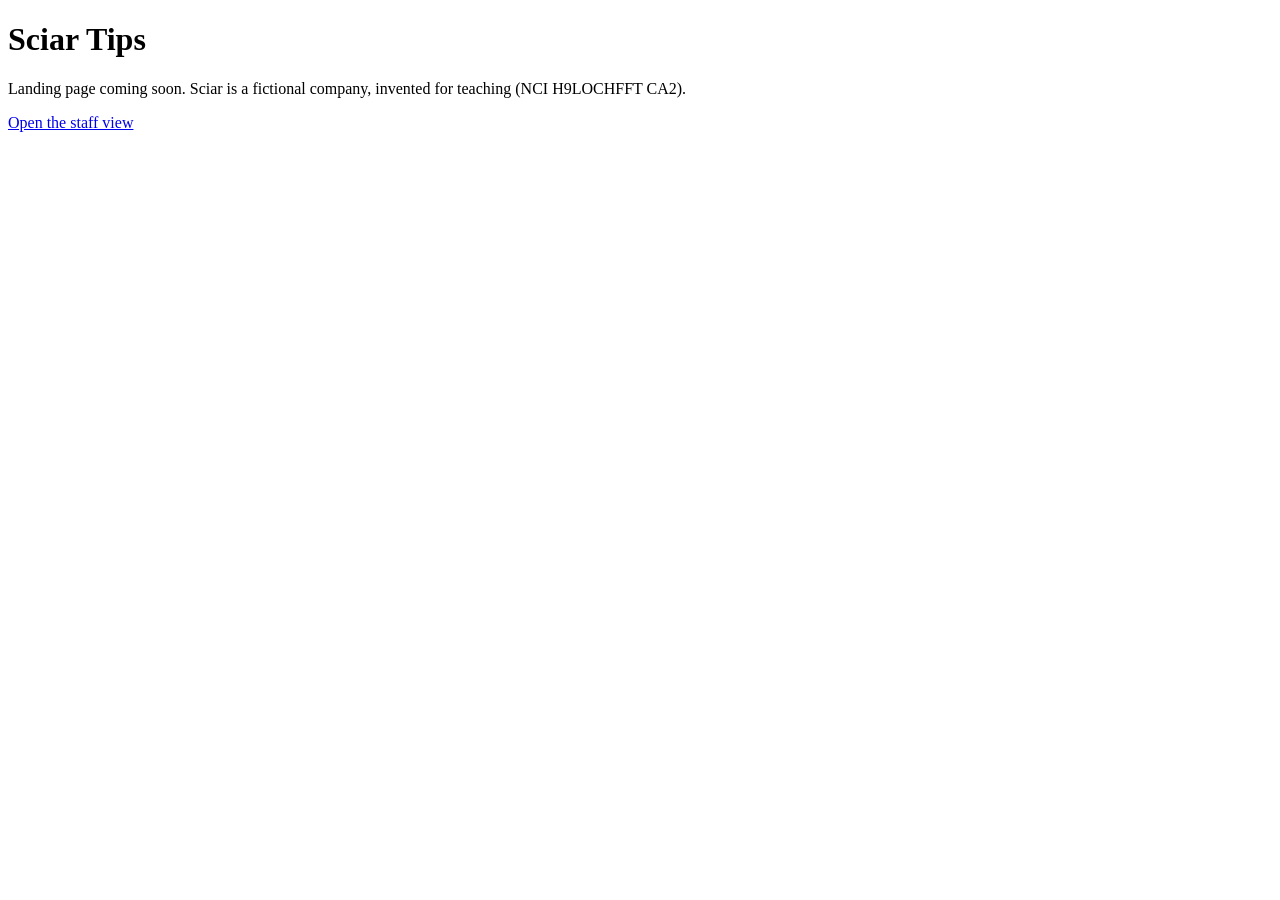
==== index.html @ 89eed615 "Skeleton: starter app.html, pack data, placeholder landing page, README headings" ====
<!doctype html>
<html lang="en"><head><meta charset="utf-8"><meta name="viewport" content="width=device-width,initial-scale=1">
<title>Sciar Tips</title></head>
<body>
<h1>Sciar Tips</h1>
<p>Landing page coming soon. Sciar is a fictional company, invented for teaching (NCI H9LOCHFFT CA2).</p>
<p><a href="app.html">Open the staff view</a></p>
</body></html>
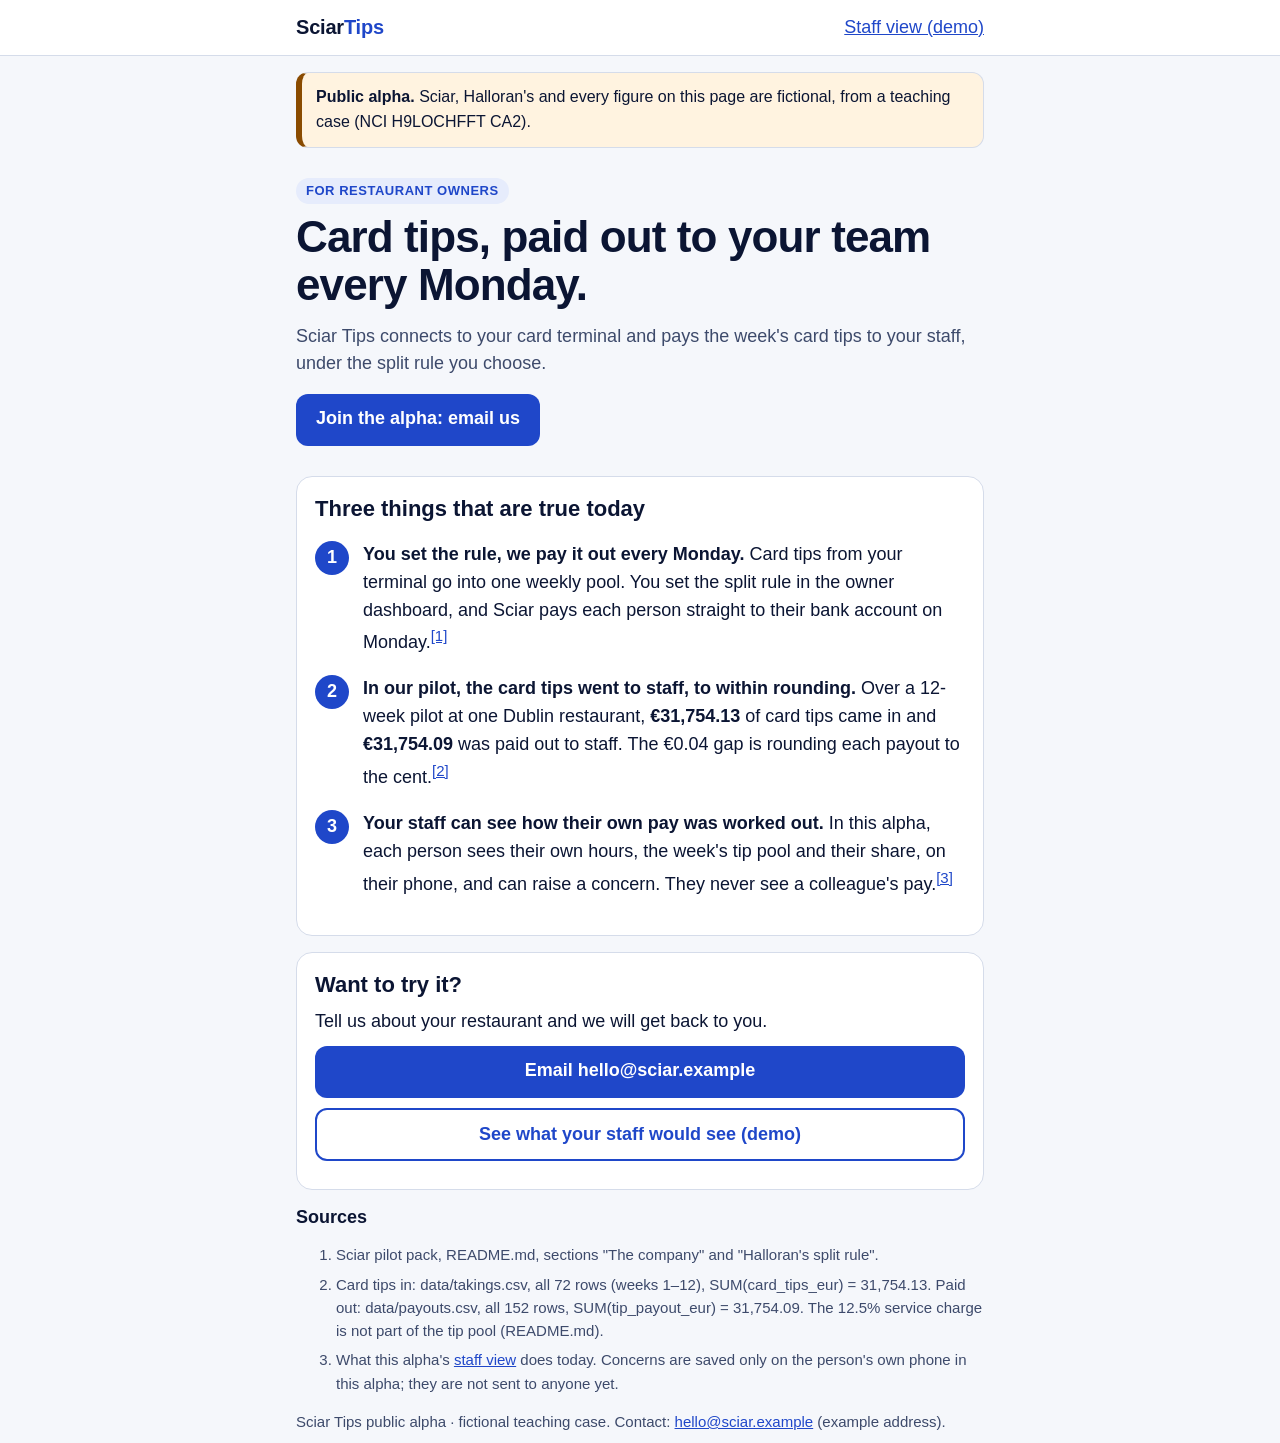
==== commit c2ac1608: "Staff view for one employee (Rafael): hidden pool and after-23:00 hours with sources, EN/PT, concern" ====
--- a/index.html
+++ b/index.html
@@ -1,8 +1,71 @@
 <!doctype html>
-<html lang="en"><head><meta charset="utf-8"><meta name="viewport" content="width=device-width,initial-scale=1">
-<title>Sciar Tips</title></head>
+<html lang="en">
+<head>
+<meta charset="utf-8">
+<meta name="viewport" content="width=device-width,initial-scale=1">
+<title>Sciar Tips · for restaurant owners</title>
+<meta name="description" content="Sciar Tips pays your restaurant's card tips out to your team every Monday, under the split rule you set. Public alpha, fictional teaching case.">
+<link rel="stylesheet" href="style.css">
+</head>
 <body>
-<h1>Sciar Tips</h1>
-<p>Landing page coming soon. Sciar is a fictional company, invented for teaching (NCI H9LOCHFFT CA2).</p>
-<p><a href="app.html">Open the staff view</a></p>
-</body></html>
+<header class="top">
+  <div class="wrap">
+    <a class="logo" href="index.html">Sciar<span>Tips</span></a>
+    <a href="app.html">Staff view (demo)</a>
+  </div>
+</header>
+
+<main class="wrap">
+  <div class="banner" role="note">
+    <strong>Public alpha.</strong> Sciar, Halloran's and every figure on this page are fictional, from a teaching case (NCI H9LOCHFFT CA2).
+  </div>
+
+  <section style="padding:12px 0 4px">
+    <span class="tag">For restaurant owners</span>
+    <h1>Card tips, paid out to your team every Monday.</h1>
+    <p class="muted">Sciar Tips connects to your card terminal and pays the week's card tips to your staff, under the split rule you choose.</p>
+    <p style="margin-top:16px">
+      <a class="btn" href="mailto:hello@sciar.example?subject=Sciar%20Tips%20alpha%20for%20my%20restaurant">Join the alpha: email us</a>
+    </p>
+  </section>
+
+  <section class="card" aria-labelledby="h-true">
+    <h2 id="h-true">Three things that are true today</h2>
+    <ol class="claims">
+      <li>
+        <strong>You set the rule, we pay it out every Monday.</strong>
+        Card tips from your terminal go into one weekly pool. You set the split rule in the owner dashboard, and Sciar pays each person straight to their bank account on Monday.<sup><a href="#n1">[1]</a></sup>
+      </li>
+      <li>
+        <strong>In our pilot, the card tips went to staff, to within rounding.</strong>
+        Over a 12-week pilot at one Dublin restaurant, <strong>€31,754.13</strong> of card tips came in and <strong>€31,754.09</strong> was paid out to staff. The €0.04 gap is rounding each payout to the cent.<sup><a href="#n2">[2]</a></sup>
+      </li>
+      <li>
+        <strong>Your staff can see how their own pay was worked out.</strong>
+        In this alpha, each person sees their own hours, the week's tip pool and their share, on their phone, and can raise a concern. They never see a colleague's pay.<sup><a href="#n3">[3]</a></sup>
+      </li>
+    </ol>
+  </section>
+
+  <section class="card" aria-labelledby="h-cta">
+    <h2 id="h-cta">Want to try it?</h2>
+    <p>Tell us about your restaurant and we will get back to you.</p>
+    <p><a class="btn full" href="mailto:hello@sciar.example?subject=Sciar%20Tips%20alpha%20for%20my%20restaurant">Email hello@sciar.example</a></p>
+    <p><a class="btn ghost full" href="app.html">See what your staff would see (demo)</a></p>
+  </section>
+
+  <section aria-labelledby="h-notes">
+    <h2 id="h-notes" style="font-size:18px">Sources</h2>
+    <ol class="notes">
+      <li id="n1">Sciar pilot pack, README.md, sections "The company" and "Halloran's split rule".</li>
+      <li id="n2">Card tips in: data/takings.csv, all 72 rows (weeks 1–12), SUM(card_tips_eur) = 31,754.13. Paid out: data/payouts.csv, all 152 rows, SUM(tip_payout_eur) = 31,754.09. The 12.5% service charge is not part of the tip pool (README.md).</li>
+      <li id="n3">What this alpha's <a href="app.html">staff view</a> does today. Concerns are saved only on the person's own phone in this alpha; they are not sent to anyone yet.</li>
+    </ol>
+  </section>
+</main>
+
+<footer class="wrap">
+  <p>Sciar Tips public alpha · fictional teaching case. Contact: <a href="mailto:hello@sciar.example">hello@sciar.example</a> (example address).</p>
+</footer>
+</body>
+</html>
--- a/style.css
+++ b/style.css
@@ -0,0 +1,143 @@
+/* Sciar Tips · shared styles for index.html and app.html */
+:root {
+  --bg: #f5f7fb;
+  --card: #ffffff;
+  --ink: #0b1533;
+  --ink2: #3d4a6b;
+  --line: #d5dcea;
+  --brand: #1f47c9;
+  --brand-ink: #ffffff;
+  --brand-soft: #e6ecfc;
+  --warn: #8a4b00;
+  --warn-soft: #fff3e0;
+  --ok: #0f6b3a;
+  --ok-soft: #e3f5ea;
+  --mono: ui-monospace, SFMono-Regular, Menlo, Consolas, monospace;
+  --text: -apple-system, BlinkMacSystemFont, "Segoe UI", Roboto, "Helvetica Neue", Arial, sans-serif;
+}
+@media (prefers-color-scheme: dark) {
+  :root {
+    --bg: #0a1024;
+    --card: #121a36;
+    --ink: #f2f5ff;
+    --ink2: #b8c3e3;
+    --line: #2b3760;
+    --brand: #8aa8ff;
+    --brand-ink: #071030;
+    --brand-soft: #1b2a5c;
+    --warn: #ffc277;
+    --warn-soft: #3a2a10;
+    --ok: #7fe0a8;
+    --ok-soft: #10331f;
+  }
+}
+* { box-sizing: border-box; }
+html { -webkit-text-size-adjust: 100%; }
+body {
+  margin: 0;
+  background: var(--bg);
+  color: var(--ink);
+  font: 18px/1.55 var(--text);
+}
+a { color: var(--brand); }
+.wrap { max-width: 720px; margin: 0 auto; padding: 0 16px; }
+header.top {
+  background: var(--card);
+  border-bottom: 1px solid var(--line);
+}
+header.top .wrap {
+  display: flex; align-items: center; justify-content: space-between;
+  gap: 12px; padding-top: 12px; padding-bottom: 12px; flex-wrap: wrap;
+}
+.logo { font-weight: 800; font-size: 20px; letter-spacing: -.01em; text-decoration: none; color: var(--ink); }
+.logo span { color: var(--brand); }
+.banner {
+  background: var(--warn-soft); color: var(--ink);
+  border: 1px solid var(--line); border-left: 6px solid var(--warn);
+  border-radius: 12px; padding: 12px 14px; margin: 16px 0; font-size: 16px;
+}
+.card {
+  background: var(--card); border: 1px solid var(--line);
+  border-radius: 16px; padding: 18px; margin: 16px 0;
+}
+h1 { font-size: clamp(28px, 7vw, 44px); line-height: 1.1; margin: .2em 0 .3em; letter-spacing: -.02em; }
+h2 { font-size: 22px; line-height: 1.25; margin: 0 0 10px; }
+h3 { font-size: 18px; margin: 14px 0 6px; }
+p { margin: 0 0 10px; }
+.muted { color: var(--ink2); }
+.small { font-size: 15px; }
+.big {
+  font-size: clamp(40px, 13vw, 60px); font-weight: 800; line-height: 1;
+  letter-spacing: -.02em; margin: 6px 0 4px; font-variant-numeric: tabular-nums;
+}
+.label { font-size: 14px; font-weight: 700; text-transform: uppercase; letter-spacing: .06em; color: var(--ink2); }
+.tag {
+  display: inline-block; font-size: 13px; font-weight: 700; letter-spacing: .04em;
+  text-transform: uppercase; background: var(--brand-soft); color: var(--brand);
+  border-radius: 999px; padding: 3px 10px;
+}
+.tag.warn { background: var(--warn-soft); color: var(--warn); }
+.stats { display: grid; grid-template-columns: repeat(3, 1fr); gap: 10px; margin: 12px 0; }
+.stat { background: var(--bg); border: 1px solid var(--line); border-radius: 12px; padding: 10px; }
+.stat .n { font-size: 26px; font-weight: 800; font-variant-numeric: tabular-nums; }
+.stat .t { font-size: 14px; color: var(--ink2); line-height: 1.3; }
+.stat.warn { border-color: var(--warn); background: var(--warn-soft); }
+.bar { display: flex; height: 22px; border-radius: 999px; overflow: hidden; border: 1px solid var(--line); margin: 8px 0; }
+.bar .a { background: var(--brand); }
+.bar .b { background: repeating-linear-gradient(45deg, var(--warn), var(--warn) 6px, var(--warn-soft) 6px, var(--warn-soft) 12px); }
+.source {
+  font: 14px/1.5 var(--mono); background: var(--bg); border: 1px dashed var(--line);
+  border-radius: 10px; padding: 10px 12px; margin-top: 10px; overflow-wrap: anywhere;
+}
+.source b { font-family: var(--text); }
+.calc { font: 16px/1.6 var(--mono); overflow-wrap: anywhere; }
+table { width: 100%; border-collapse: collapse; font-variant-numeric: tabular-nums; font-size: 16px; }
+th, td { text-align: right; padding: 7px 4px; border-bottom: 1px solid var(--line); }
+th:first-child, td:first-child { text-align: left; }
+th { font-size: 13px; color: var(--ink2); text-transform: uppercase; letter-spacing: .04em; }
+tr.sel td { background: var(--brand-soft); font-weight: 700; }
+label { display: block; font-weight: 700; margin: 12px 0 6px; }
+select, textarea, input[type=text], input[type=email] {
+  width: 100%; font: inherit; color: var(--ink); background: var(--card);
+  border: 2px solid var(--line); border-radius: 12px; padding: 12px; min-height: 52px;
+}
+textarea { min-height: 120px; resize: vertical; }
+select:focus, textarea:focus, input:focus, button:focus-visible, a:focus-visible {
+  outline: 3px solid var(--brand); outline-offset: 2px;
+}
+.btn {
+  display: inline-block; font: 700 18px var(--text); background: var(--brand); color: var(--brand-ink);
+  border: 0; border-radius: 12px; padding: 14px 20px; min-height: 52px; cursor: pointer;
+  text-decoration: none; text-align: center;
+}
+.btn.ghost { background: transparent; color: var(--brand); border: 2px solid var(--brand); }
+.btn.full { width: 100%; }
+.lang { display: flex; gap: 6px; }
+.lang button {
+  font: 700 16px var(--text); min-width: 52px; min-height: 44px; border-radius: 10px;
+  border: 2px solid var(--line); background: var(--card); color: var(--ink); cursor: pointer;
+}
+.lang button[aria-pressed="true"] { background: var(--brand); color: var(--brand-ink); border-color: var(--brand); }
+.ok { background: var(--ok-soft); border: 1px solid var(--ok); color: var(--ink); border-radius: 12px; padding: 12px; margin-top: 12px; }
+.concern { border: 1px solid var(--line); border-radius: 12px; padding: 12px; margin-top: 10px; }
+.concern .ref { font: 700 15px var(--mono); }
+.linkbtn { background: none; border: 0; color: var(--brand); font: inherit; text-decoration: underline; cursor: pointer; padding: 8px 0; min-height: 44px; }
+footer { padding: 24px 0 40px; font-size: 15px; color: var(--ink2); }
+ol.claims { padding-left: 0; list-style: none; counter-reset: c; }
+ol.claims li { counter-increment: c; position: relative; padding-left: 48px; margin: 0 0 18px; }
+ol.claims li::before {
+  content: counter(c); position: absolute; left: 0; top: 0; width: 34px; height: 34px;
+  border-radius: 50%; background: var(--brand); color: var(--brand-ink); font-weight: 800;
+  display: flex; align-items: center; justify-content: center;
+}
+.notes { font-size: 15px; color: var(--ink2); }
+.notes li { margin-bottom: 6px; overflow-wrap: anywhere; }
+@media (max-width: 420px) {
+  body { font-size: 17px; }
+  .stats { grid-template-columns: 1fr 1fr 1fr; gap: 6px; }
+  .stat { padding: 8px 6px; }
+  .stat .n { font-size: 22px; }
+  .stat .t { font-size: 13px; }
+  .card { padding: 14px; }
+  table { font-size: 15px; }
+}
